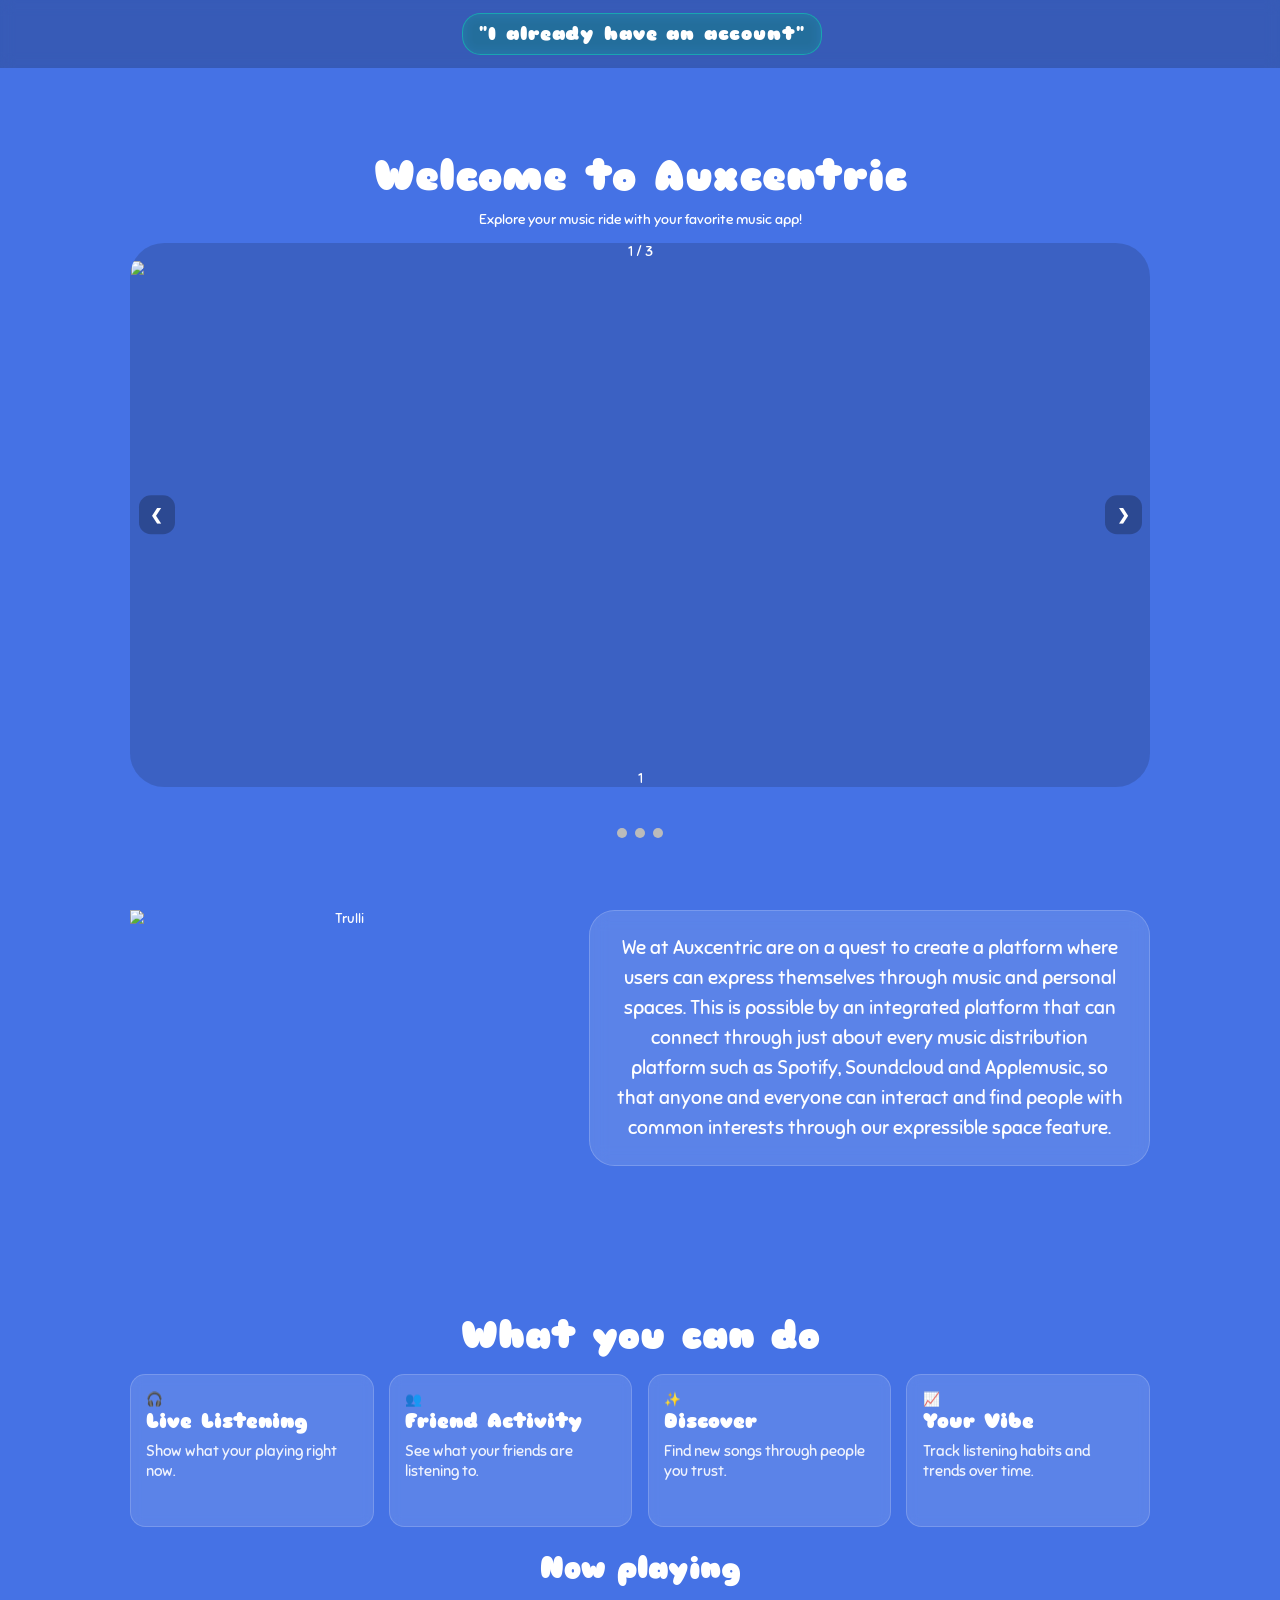
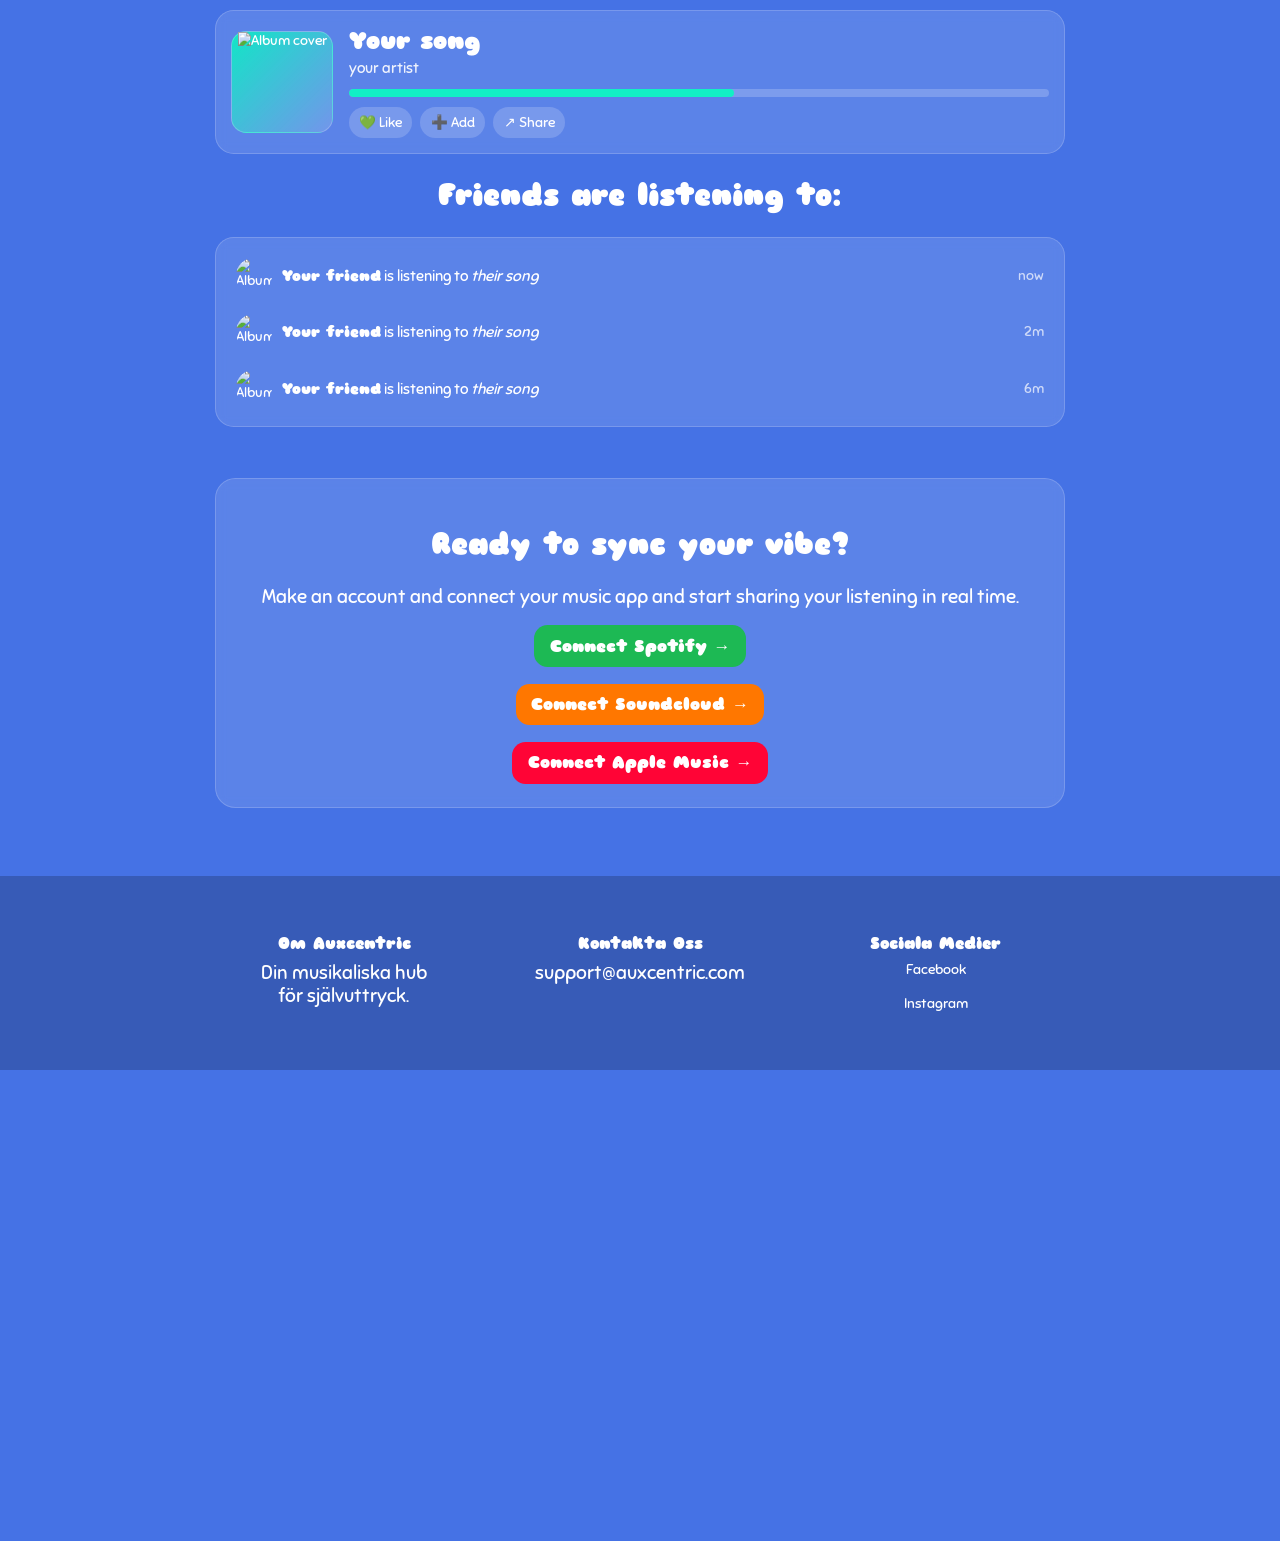
==== index.html @ 37386449 "Add files via upload" ====
<!doctype html>
<html lang="en">
<head>

<link rel="stylesheet" href="mallsidor.css">
<link href="https://fonts.googleapis.com/css2?family=Sniglet:wght@400;800&display=swap" rel="stylesheet">

<meta name="viewport" content="width=device-width, initial-scale=1">

</head>

<body>

<style>

</style>
<div class="topnav" id="index">
  <div class="nav-center">
  <a class="active" href="home.html">"I already have an account"</a>

  </div>

</div>
<br>
<br>
<br>

<h1> Welcome to Auxcentric </h1>

<p2> Explore your music ride with your favorite music app! </p2>
<meta name="viewport" content="width=device-width, initial-scale=1">
<style>

</style>
</head>
<body>

<div class="slideshow-container">

<div class="mySlides fade">
  <div class="numbertext">1 / 3</div>
  <img src="bilder/auxslide1.png" class="rounded">
  <div class="text">1</div>
</div>

<div class="mySlides fade">
  <div class="numbertext">2 / 3</div>
  <img src="bilder/auxslide2.png" style="width:100%" class="rounded">
  <div class="text">2</div>
</div>

<div class="mySlides fade">
  <div class="numbertext">3 / 3</div>
  <img src="bilder/auxslide3.png" style="width:100%" class="rounded">
  <div class="text">3</div>
</div>

<a class="prev" onclick="plusSlides(-1)">❮</a>
<a class="next" onclick="plusSlides(1)">❯</a>

</div>
<br>

<div style="text-align:center">
  <span class="dot" onclick="Slide1"></span> 
  <span class="dot" onclick="Slide2"></span> 
  <span class="dot" onclick="Slide3"></span> 
</div>

<script>
let slideIndex = 1;
showSlides(slideIndex);

function plusSlides(n) {
  showSlides(slideIndex += n);
}

function currentSlide(n) {
  showSlides(slideIndex = n);
}

function showSlides(n) {
  let i;
  let slides = document.getElementsByClassName("mySlides");
  let dots = document.getElementsByClassName("dot");
  if (n > slides.length) {slideIndex = 1}    
  if (n < 1) {slideIndex = slides.length}
  for (i = 0; i < slides.length; i++) {
    slides[i].style.display = "none";  
  }
  for (i = 0; i < dots.length; i++) {
    dots[i].className = dots[i].className.replace(" active", "");
  }
  slides[slideIndex-1].style.display = "block";  
  dots[slideIndex-1].className += " active";
}
</script>

<div class="about-row">

 <img src="bilder/Logo.png" alt="Trulli" width="500" height="333">

  <div class="about-text">
    <p>
		We at Auxcentric are on a quest to create a platform where users can express themselves through music and personal spaces. This is possible by an integrated platform that can connect through just about every music distribution platform such as Spotify, Soundcloud and Applemusic, so that anyone and everyone can interact and find people with common interests through our expressible space feature.
    </p>
  </div>

</div>

<br>	


<div class="Tabsinfo" id="news">
  <h2 class="titleabove">What you can do</h2>

  <div class="gridbox">
    <div class="card">
      <div class="icon">🎧</div>
      <h3>Live Listening</h3>
      <p>Show what your playing right now.</p>
    </div>

    <div class="card">
      <div class="icon">👥</div>
      <h3>Friend Activity</h3>
      <p>See what your friends are listening to.</p>
    </div>

    <div class="card">
      <div class="icon">✨</div>
      <h3>Discover</h3>
      <p>Find new songs through people you trust.</p>
    </div>

    <div class="card">
      <div class="icon">📈</div>
      <h3>Your Vibe</h3>
      <p>Track listening habits and trends over time.</p>
    </div>
  </div>
</div>


<div class="widgetplaying">
  <h2 class="section-title">Now playing</h2>

  <div class="playingnow">
    <div class="album">
	<img src="bilder/anonymousalbum.jpg" alt="Album cover">
	</div>
	
    <div class="np-info">
      <div class="title">Your song</div>
      <div class="np-artist">your artist</div>

      <div class="bar">
        <div class="bar-fill"></div>
      </div>

      <div class="np-actions">
        <button class="pill">💚 Like</button>
        <button class="pill">➕ Add</button>
        <button class="pill">↗ Share</button>
      </div>
    </div>
  </div>
</div>


<div class="widget-wrap">
  <h2 class="section-title">Friends are listening to:</h2>

  <div class="feed">
    <div class="feedthing">
      <div class="avatar">
	  <img src="bilder/anonymousalbum.jpg" alt="Album cover">
	  </div>
      <div class="person1"><b>Your friend</b> is listening to <i>their song</i></div>
      <div class="time">now</div>
    </div>

    <div class="feedthing">
      <div class="avatar">
	  <img src="bilder/anonymousalbum.jpg" alt="Album cover">
	  
	  </div>
      <div class="person1"><b>Your friend</b> is listening to <i>their song</i></div>
      <div class="time">2m</div>
    </div>

    <div class="feedthing">
      <div class="avatar">
	  
	  <img src="bilder/anonymousalbum.jpg" alt="Album cover">
	  
	  </div>
      <div class="person1"><b>Your friend</b> is listening to <i>their song</i></div>
      <div class="time">6m</div>
    </div>
  </div>
</div>

    <div class="cta" id="info">
        <h2>Ready to sync your vibe?</h2>
        <p>Make an account and connect your music app and start sharing your listening in real time.</p>
		<br>
        <a class="cta-btn" href="https://spotify.com" target="_blank" rel="noreferrer">
            Connect Spotify →
        </a>
		<br>
		<br>
		<a class="cta-btn2" href="https://soundcloud.com" target="_blank" rel="noreferrer">
            Connect Soundcloud →
        </a>
		<br>
		<br>

		<a class="cta-btn1" href="https://applemusic.com" target="_blank" rel="noreferrer">
            Connect Apple Music →
        </a>
    </div>
	
<footer class="footer">
    <div class="sidatsida">
        <div class="ikonbox">
            <h3>Om Auxcentric</h3>
            <p>Din musikaliska hub för självuttryck.</p>
        </div>
        <div class="ikonbox">
            <h3>Kontakta Oss</h3>
            <p>support@auxcentric.com</p>
        </div>
        <div class="ikonbox">
            <h3>Sociala Medier</h3>
            <a href="https://www.facebook.com/mohammed.daher.1441?locale=sv_SE">Facebook</a><br>
            <a href="https://www.instagram.com/nenneost/">Instagram</a>
        </div>
    </div>
</footer>
	
</body>
</html>
---- mallsidor.css ----
/* Grundläggande inställningar */
* {
    box-sizing: border-box;
}

html, body {
    overflow-x: hidden;
}

body {
    zoom: 85%;
    margin: 0;
    padding: 100px 0 0 0;
    min-height: 100vh;
    width: 100%;
    text-align: center;
    background-color: #4572e5;
    background-size: 100% auto;
    background-position: center;
    background-repeat: no-repeat;
    background-attachment: scroll;
    font-family: 'Sniglet';
    color: #fff;
    transition: background-color 0.4s ease, color 0.4s ease;
}

/* Typografi */
h1, h2, h3, p {
    transition: color 0.4s ease;
}

h1 {
    font-weight: 501;
    font-size: 48px;
    color: #fff;
    margin: 18px 0 10px;
}

h2 {
    color: #fff;
    font-size: 2.1rem;
}

h3 {
    margin: 0 0 8px;
}

p {
    font-weight: 500;
    font-size: 22px;
    color: #fff;
    margin: 0;
}

.p2 {
    font-weight: 501;
    font-size: 24px;
    margin: 18px 0 10px;
}

ul {
    list-style-type: none; 
    padding: 0;           
    margin: 0;
  }

ul li{
	font-weight: 500;
    font-size: 22px;
    color: #fff;
    margin: 0;
	}

a:link, a:visited {
    color: #fff;
    text-decoration: none;
}

/* Knappar och Navigering */
button {
    padding: 12px 24px;
    font-family: 'Sniglet', sans-serif;
    cursor: pointer;
    border-radius: 8px;
    border: 1px solid #fff;
    background: rgba(255, 255, 255, 0.2);
    color: white;
}

.topnav {
    width: 100%;
    display: flex;
    align-items: center;
    position: fixed;
    top: 0;
    left: 0;
    z-index: 1000;
    background: rgba(0,0,0,0.2);
    backdrop-filter: blur(8px);
    padding: 15px 20px;
}

.nav-left {
    display: flex;
    gap: 8px;
}

.topnav a {
    display: inline-block;
    margin-left: 5px;
    font-size: 22px;
    font-weight: 800;
    letter-spacing: 1px;
    background: rgba(255,255,255,0.12);
    border: 1px solid rgba(255,255,255,0.18);
    backdrop-filter: blur(8px);
    border-radius: 22px;
    padding: 10px 18px;
    transition: 0.3s;
}

.topnav a:hover {
    background: rgba(255,255,255,0.20);
}

.topnav a.active {
    background: rgba(0,255,190,0.20);
    border: 1px solid rgba(0,255,190,0.35);
}

.nav-search {
    position: absolute;
    left: 50%;
    transform: translateX(-50%);
    font-family: 'Sniglet';
}

.nav-search input {
    background: rgba(255,255,255,0.12);
    border: 1px solid rgba(255,255,255,0.18);
    backdrop-filter: blur(8px);
    border-radius: 22px;
    padding: 10px 18px;
    color: white;
    outline: none;
}

.nav-search input::placeholder {
    color: rgba(255, 255, 255, 0.7);
}

.nav-right {
    display: flex;
    align-items: center;
    margin-left: auto;
}

.nav-now-playing {
    display: flex;
    align-items: center;
    gap: 10px;
    background: rgba(255, 255, 255, 0.1);
    border: 1px solid rgba(255, 255, 255, 0.15);
    backdrop-filter: blur(5px);
    padding: 5px 12px;
    border-radius: 15px;
    margin-right: 15px;
    height: 45px;
}

.mini-album {
    width: 30px;
    height: 30px;
    border-radius: 6px;
    overflow: hidden;
    flex-shrink: 0;
}

.mini-album img {
    width: 100%;
    height: 100%;
    object-fit: cover;
}

.mini-info {
    display: flex;
    flex-direction: column;
    justify-content: center;
    width: 100px;
}

.mini-title {
    font-size: 14px;
    font-weight: 800;
    color: #fff;
    white-space: nowrap;
    overflow: hidden;
    text-overflow: ellipsis;
}

.mini-bar {
    height: 4px;
    background: rgba(255, 255, 255, 0.2);
    border-radius: 10px;
    margin-top: 4px;
    overflow: hidden;
}

.mini-bar-fill {
    height: 100%;
    width: 65%;
    background: #00ffbe;
}

.profile-circle {
    width: 50px;
    height: 50px;
    border-radius: 50%;
    overflow: hidden;
    display: flex;
    align-items: center;
    justify-content: center;
    flex-shrink: 0;
    transition: transform 0.2s ease;
}

.profile-circle a {
    display: block !important;
    width: 100% !important;
    height: 100% !important;
    padding: 0 !important;
    margin: 0 !important;
    background: transparent !important;
    border: none !important;
    backdrop-filter: none !important;
    border-radius: 0 !important;
}

.profile-circle img {
    width: 100% !important;
    height: 100% !important;
    object-fit: cover !important;
    display: block !important;
}

.profile-circle:hover {
    transform: scale(1.05);
}

/* Bildspel och Karusell */
.slideshow-container {
    width: 90%;
    max-width: 1200px;
    margin: 18px auto;
    position: relative;
    border-radius: 2.5rem;
    overflow: hidden;
    background: rgba(0,0,0,0.15);
}

.mySlides {
    display: none;
}

.slideshow-container img {
    width: 100%;
    height: 600px;
    object-fit: cover;
    display: block;
}

.prev, .next {
    cursor: pointer;
    position: absolute;
    top: 50%;
    transform: translateY(-50%);
    padding: 12px 14px;
    color: white;
    font-weight: bold;
    font-size: 18px;
    user-select: none;
    border-radius: 14px;
    background: rgba(0,0,0,0.25);
}

.prev { left: 10px; }
.next { right: 10px; }

.prev:hover, .next:hover {
    background: rgba(0,0,0,0.55);
}

.dot {
    cursor: pointer;
    height: 12px;
    width: 12px;
    margin: 10px 3px 0;
    background-color: #bbb;
    border-radius: 50%;
    display: inline-block;
}

.scene {
    width: 400px;
    height: 500px;
    perspective: 1950px;
    margin: 100px auto 110px;
}

.carousel {
    width: 100%;
    height: 100%;
    position: absolute;
    transform-style: preserve-3d;
    animation: spin 15s infinite linear;
}

@keyframes spin {
    from { transform: rotateY(0deg); }
    to { transform: rotateY(360deg); }
}

.carousel__cell {
    position: absolute;
    width: 400px;
    height: 600px;
    left: 10px;
    top: 10px;
    border-radius: 25px;
    overflow: hidden;
    border: 1px solid rgba(255,255,255,0.2);
}

.carousel__cell img {
    width: 100%;
    height: 100%;
    object-fit: cover;
}

.carousel__cell:nth-child(1) { transform: rotateY(0deg) translateZ(350px); }
.carousel__cell:nth-child(2) { transform: rotateY(72deg) translateZ(350px); }
.carousel__cell:nth-child(3) { transform: rotateY(144deg) translateZ(350px); }
.carousel__cell:nth-child(4) { transform: rotateY(216deg) translateZ(350px); }
.carousel__cell:nth-child(5) { transform: rotateY(288deg) translateZ(350px); }

/* Sektionslayouter */
.about-row {
    display: flex;
    align-items: flex-start;
    justify-content: space-between;
    gap: 40px;
    width: 92%;
    max-width: 1200px;
    margin: 80px auto;
}

.about-text {
    flex: 1;
    max-width: 780px;
    text-align: center;
    font-size: 22px;
    font-weight: 700;
    line-height: 1.6;
    background: rgba(255,255,255,0.12);
    border: 1px solid rgba(255,255,255,0.18);
    backdrop-filter: blur(10px);
    border-radius: 30px;
    padding: 26px;
}

.about-image img {
    max-width: 400px;
    width: 100%;
    height: auto;
    border-radius: 20px;
}

.Tabsinfo {
    width: 92%;
    max-width: 1200px;
    margin: 0 auto;
}

.titleabove {
    font-size: 44px;
    margin: 40px 0 18px;
    font-weight: 800;
}

.gridbox {
    display: grid;
    grid-template-columns: repeat(4, 1fr);
    gap: 18px;
}

.gridboxlistening {
    display: grid;
    grid-template-columns: repeat(5, 1fr);
}

.card, .listeningcards, .flisteningcards {
    background: rgba(255,255,255,0.12);
    border: 1px solid rgba(255,255,255,0.18);
    backdrop-filter: blur(6px);
    border-radius: 18px;
    padding: 18px;
    text-align: left;
    display: flex;
    flex-direction: column;
    justify-content: flex-start;
}

.card { min-height: 180px; }
.listeningcards {
	margin-bottom: 18px;
	height: 220px;
	width: 220px;
	}
.flisteningcards {
	margin-bottom: 18px;
	height: 320px;
	width: 220px;
	
	}

.card h3 { font-size: 24px; font-weight: 800; }
.listeningcards h3, .flisteningcards h3 { font-size: 18px; font-weight: 800; }

.card p, .listeningcards p, .flisteningcards p, .flisteningcards p2 {
    font-size: 18px;
    font-weight: 400;
    color: rgba(255,255,255,0.9);
    line-height: 1.35;
}

.flisteningcards p2 { margin-top: auto; }

/* Musik-spelare och Feed */
.widgetplaying {
    width: 92%;
    max-width: 1000px;
    margin: 0 auto;
}

.playingnow {
    display: flex;
    align-items: center;
    gap: 18px;
    padding: 18px;
    border-radius: 22px;
    background: rgba(255,255,255,0.12);
    border: 1px solid rgba(255,255,255,0.18);
    backdrop-filter: blur(6px);
}

.album {
    width: 120px;
    height: 120px;
    border-radius: 18px;
    background: linear-gradient(135deg, rgba(0,255,190,0.8), rgba(255,255,255,0.15));
    border: 1px solid rgba(255,255,255,0.2);
    flex: 0 0 auto;
}

.album img {
    width: 100%;
    height: 100%;
    object-fit: cover;
}

.np-info {
    flex: 1;
    text-align: left;
}

.title {
    font-size: 28px;
    font-weight: 800;
}

.np-artist {
    font-size: 18px;
    opacity: 0.9;
    margin-top: 2px;
}

.bar {
    margin-top: 14px;
    height: 10px;
    background: rgba(255,255,255,0.20);
    border-radius: 999px;
    overflow: hidden;
}

.bar-fill {
    height: 100%;
    width: 55%;
    background: rgba(0,255,190,0.85);
    border-radius: 999px;
}

.np-actions {
    margin-top: 12px;
    display: flex;
    gap: 10px;
    flex-wrap: wrap;
}

.pill {
    border: none;
    cursor: pointer;
    background: rgba(255,255,255,0.18);
    color: #fff;
    font-family: 'Sniglet', cursive;
    font-size: 16px;
    padding: 8px 12px;
    border-radius: 999px;
    transition: 0.2s;
}

.pill:hover {
    background: rgba(255, 255, 255, 0.3);
    transform: scale(1.05);
}

.feed {
    width: 92%;
    max-width: 1000px;
    margin: 10px auto 0;
    padding: 12px;
    border-radius: 22px;
    background: rgba(255,255,255,0.12);
    border: 1px solid rgba(255,255,255,0.18);
    backdrop-filter: blur(6px);
}

.feedthing {
    display: flex;
    align-items: center;
    gap: 12px;
    padding: 12px;
    border-radius: 16px;
    text-align: left;
}

.feedthing:hover {
    background: rgba(255,255,255,0.08);
}

.avatar {
    width: 42px;
    height: 42px;
    border-radius: 50%;
    overflow: hidden;
    flex: 0 0 42px;
}

.avatar img {
    width: 100%;
    height: 100%;
    object-fit: cover;
}

.person1 {
    flex: 1;
    font-size: 18px;
}

.time {
    color: rgba(255,255,255,0.7);
    font-size: 16px;
}

.cta {
    width: 92%;
    max-width: 1000px;
    margin: 60px auto 80px;
    padding: 28px 18px;
    border-radius: 24px;
    background: rgba(255,255,255,0.12);
    border: 1px solid rgba(255,255,255,0.18);
    backdrop-filter: blur(6px);
}

.cta-btn, .cta-btn1, .cta-btn2 {
    display: inline-block;
    text-decoration: none;
    font-weight: 800;
    font-size: 20px;
    padding: 12px 18px;
    border-radius: 16px;
}

.cta-btn { color: #1DB954; background: #1DB954; }
.cta-btn1 { color: #ff0436; background: #ff0436; }
.cta-btn2 { color: #ff7700; background: #ff7700; }

/* Footer och Vänner */
.footer {
    background: rgba(0,0,0,0.2);
    padding: 4% 0;
    color: white;
}

.sidatsida {
    display: flex;
    flex-wrap: wrap;
    justify-content: center;
    gap: 7rem;
    max-width: 100%;
    padding: 0 1rem;
}

.ikonbox {
    display: flex;
    flex-direction: column;
    align-items: center;
    text-align: center;
    margin: 0.5rem;
    flex: 1 1 180px;
    max-width: 220px;
}

.friend-circle {
    margin-bottom: 15px;
    display: flex;
    flex-direction: column;
    align-items: flex-start;
}

.friend-avatar {
    width: 100px;
    height: 100px;
    border-radius: 50%;
    object-fit: cover;
    box-shadow: 0 8px 24px rgba(0,0,0,0.5);
    transition: transform 0.2s ease;
}

/* Teman och Media Queries */
.asap-theme {
    background-color: #F5F5F5 !important;
    color: #000000;
}

.asap-theme h1, 
.asap-theme h2, 
.asap-theme h3, 
.asap-theme p {
    color: #000000 !important;
}

.asap-theme a:link, a:visited {
    color: #fff;
    text-decoration: none;
}

.asap-theme ul li {
	color: #000000;
	font-weight: 500;
    font-size: 22px;
    margin: 0;
	}

.asap-theme .about-text {
    background: rgba(0, 0, 0, 0.05);
    border: 1px solid rgba(0, 0, 0, 0.1);
    color: #000000;
}

#index.topnav { justify-content: center; }
#index .nav-center { position: static; transform: none; }

@media (max-width: 740px) {
    body { zoom: 100%; padding-top: 80px; } 

    .nav-search { display: none; }
    .topnav { padding: 10px; justify-content: space-between; }
    .nav-right { margin-left: 0; }
    .mini-info { display: none; }
    .nav-now-playing { margin-right: 5px; padding: 5px; }

	.theme-picker {
		display: flex !important; 
		flex-wrap: wrap;         
		justify-content: center;
		gap: 10px;
		padding: 0 20px;         
		max-width: 100%;        
	}

	.scene{ 
		width: 220px; 
		height: 300px; 
		perspective: 800px; 
		margin: 40px auto 60px; 
	}
	
	.flisteningcards {
	margin-bottom: 18px;
	height: 80vw;
	width: 90%;
	}
	
	ul li{
	font-weight: 500;
    font-size: 22px;
    color: #fff;
    margin: 0;
	}
	
	.asap-theme ul li{
    color: #000000 !important;
	font-size: 18px;

	}

	.carousel__cell { 
        width: 200px; 
        height: 300px; 
    }
	.carousel__cell:nth-child(1) { transform: rotateY(0deg) translateZ(180px); }
    .carousel__cell:nth-child(2) { transform: rotateY(72deg) translateZ(180px); }
    .carousel__cell:nth-child(3) { transform: rotateY(144deg) translateZ(180px); }
    .carousel__cell:nth-child(4) { transform: rotateY(216deg) translateZ(180px); }
    .carousel__cell:nth-child(5) { transform: rotateY(288deg) translateZ(180px); }

    .gridboxlistening { 
        grid-template-columns: 1fr 1fr;
        gap: 10px; 
        justify-items: center;
    }
    .listeningcards { width: 160px; height: auto; padding: 10px; }
    .listeningcards h3 { font-size: 16px; }
    
    .playingnow { flex-direction: column; text-align: center; }
    .np-info { text-align: center; }
    .np-actions { justify-content: center; }

    .sidatsida { gap: 2rem; flex-direction: column; align-items: center; }
    
    img[src*="Skugga.png"] { width: 95% !important; height: auto !important; }
}
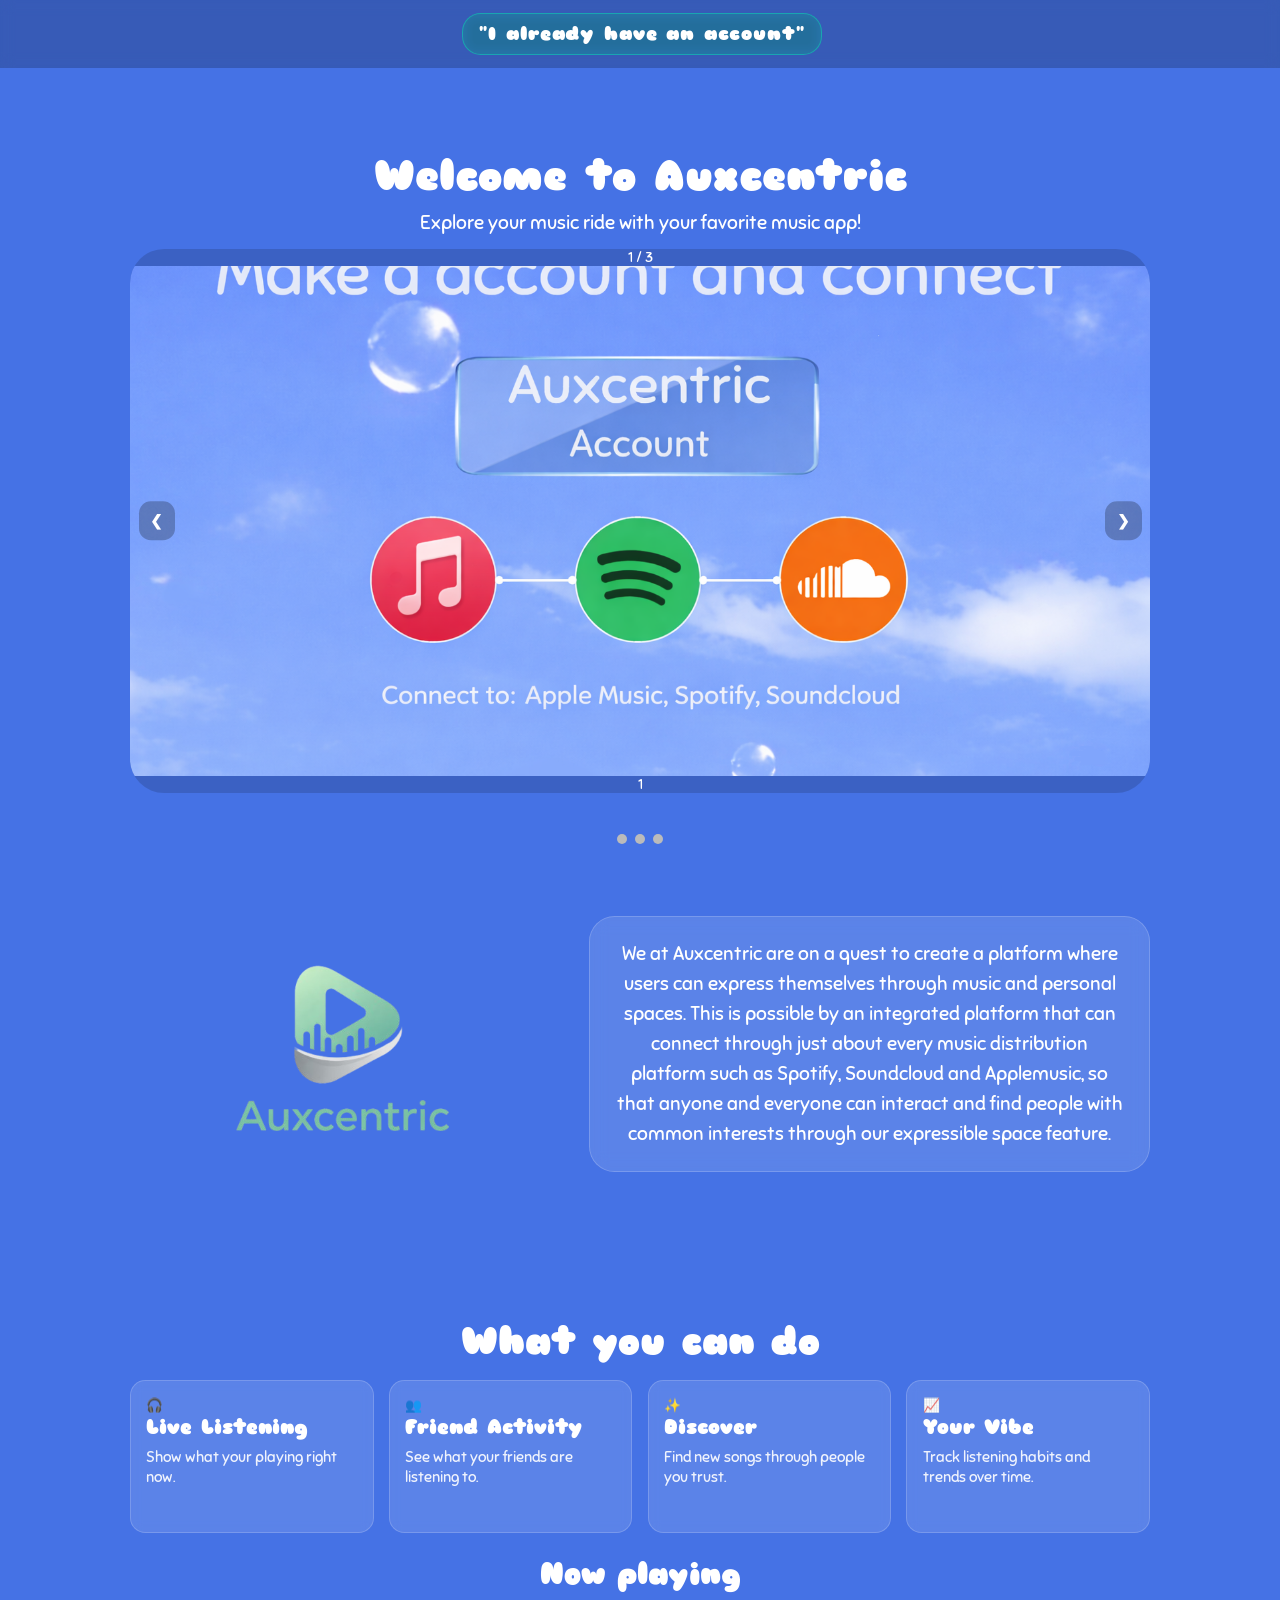
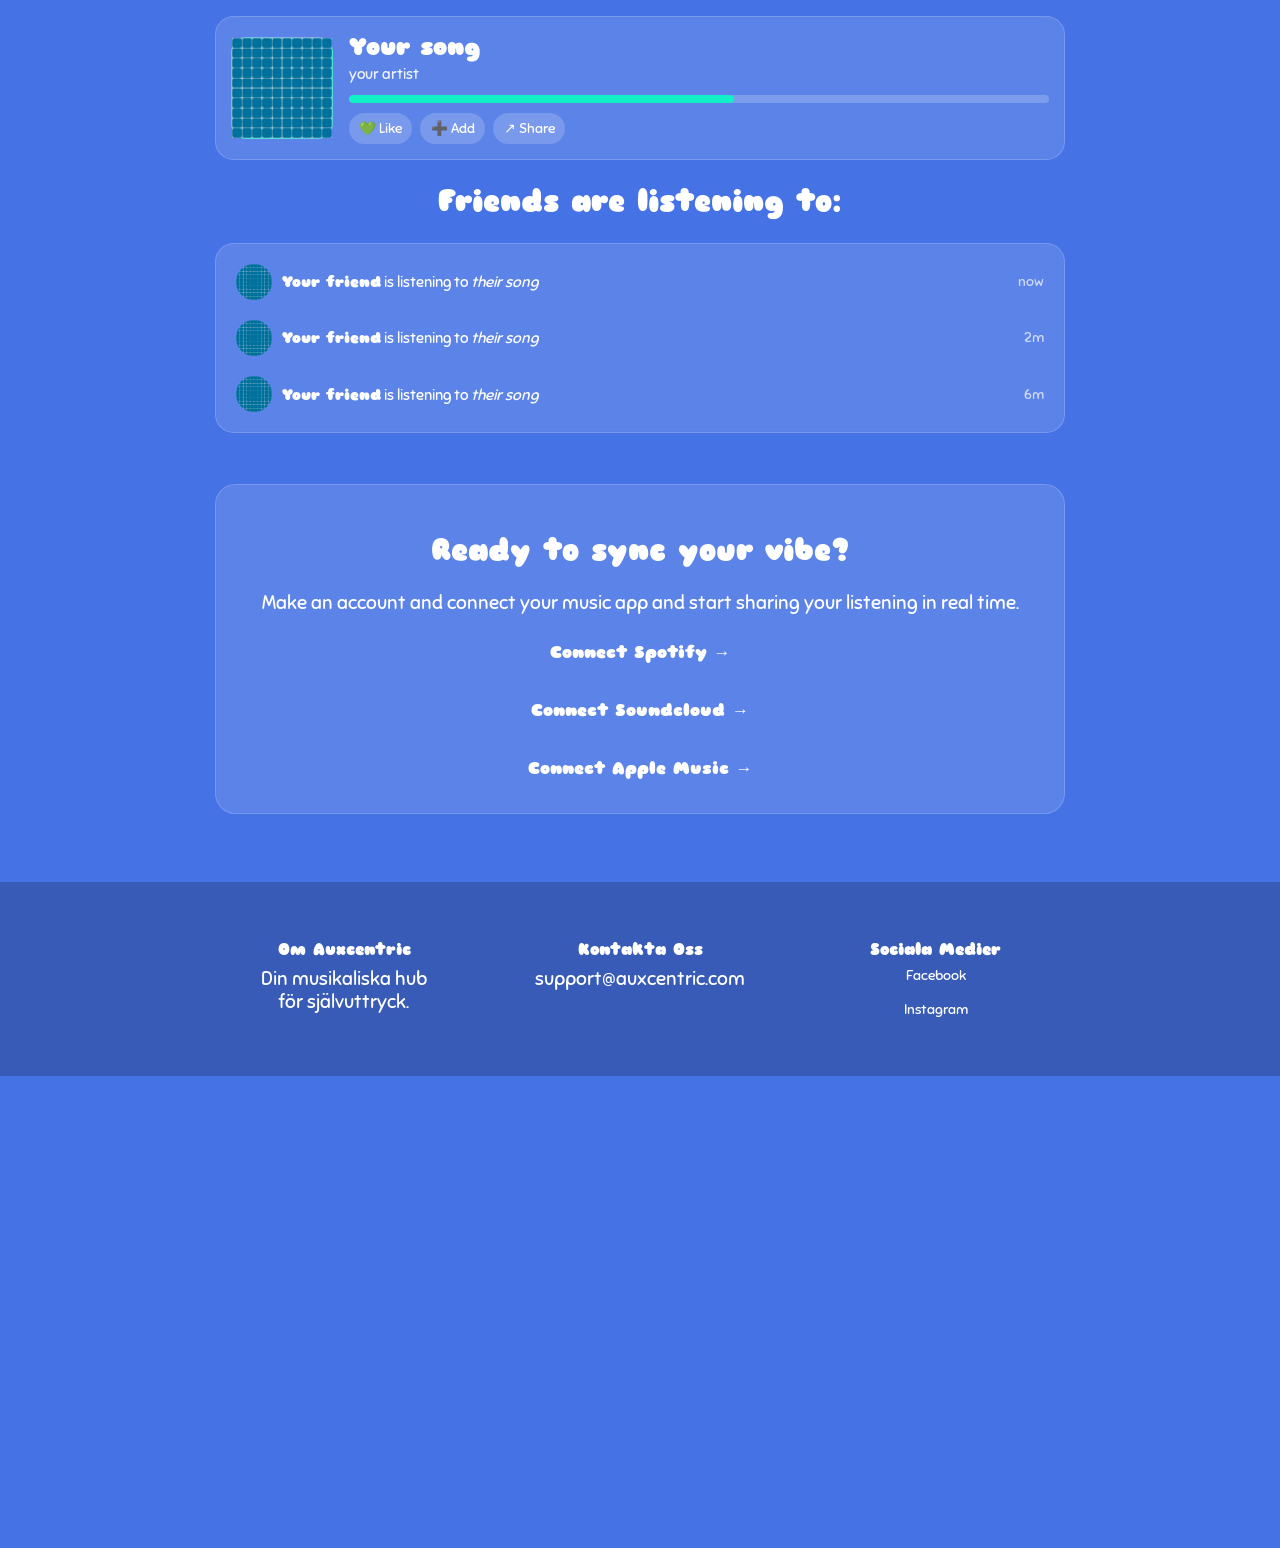
==== commit 9f9495bc: "Update index.html" ====
--- a/index.html
+++ b/index.html
@@ -1,243 +1,197 @@
 <!doctype html>
 <html lang="en">
 <head>
-
-<link rel="stylesheet" href="mallsidor.css">
-<link href="https://fonts.googleapis.com/css2?family=Sniglet:wght@400;800&display=swap" rel="stylesheet">
-
-<meta name="viewport" content="width=device-width, initial-scale=1">
+    <meta charset="UTF-8">
+    <meta name="viewport" content="width=device-width, initial-scale=1">
+    <title>Auxcentric - Explore Your Music Ride</title>
+    
+    <link rel="stylesheet" href="mallsidor.css">
+    <link href="https://fonts.googleapis.com/css2?family=Sniglet:wght@400;800&display=swap" rel="stylesheet">
 
 </head>
 
 <body>
 
-<style>
-
-</style>
-<div class="topnav" id="index">
-  <div class="nav-center">
-  <a class="active" href="home.html">"I already have an account"</a>
-
-  </div>
-
-</div>
-<br>
-<br>
-<br>
-
-<h1> Welcome to Auxcentric </h1>
-
-<p2> Explore your music ride with your favorite music app! </p2>
-<meta name="viewport" content="width=device-width, initial-scale=1">
-<style>
-
-</style>
-</head>
-<body>
-
-<div class="slideshow-container">
-
-<div class="mySlides fade">
-  <div class="numbertext">1 / 3</div>
-  <img src="bilder/auxslide1.png" class="rounded">
-  <div class="text">1</div>
-</div>
-
-<div class="mySlides fade">
-  <div class="numbertext">2 / 3</div>
-  <img src="bilder/auxslide2.png" style="width:100%" class="rounded">
-  <div class="text">2</div>
-</div>
-
-<div class="mySlides fade">
-  <div class="numbertext">3 / 3</div>
-  <img src="bilder/auxslide3.png" style="width:100%" class="rounded">
-  <div class="text">3</div>
-</div>
-
-<a class="prev" onclick="plusSlides(-1)">❮</a>
-<a class="next" onclick="plusSlides(1)">❯</a>
-
-</div>
-<br>
-
-<div style="text-align:center">
-  <span class="dot" onclick="Slide1"></span> 
-  <span class="dot" onclick="Slide2"></span> 
-  <span class="dot" onclick="Slide3"></span> 
-</div>
-
-<script>
-let slideIndex = 1;
-showSlides(slideIndex);
-
-function plusSlides(n) {
-  showSlides(slideIndex += n);
-}
-
-function currentSlide(n) {
-  showSlides(slideIndex = n);
-}
-
-function showSlides(n) {
-  let i;
-  let slides = document.getElementsByClassName("mySlides");
-  let dots = document.getElementsByClassName("dot");
-  if (n > slides.length) {slideIndex = 1}    
-  if (n < 1) {slideIndex = slides.length}
-  for (i = 0; i < slides.length; i++) {
-    slides[i].style.display = "none";  
-  }
-  for (i = 0; i < dots.length; i++) {
-    dots[i].className = dots[i].className.replace(" active", "");
-  }
-  slides[slideIndex-1].style.display = "block";  
-  dots[slideIndex-1].className += " active";
-}
-</script>
-
-<div class="about-row">
-
- <img src="bilder/Logo.png" alt="Trulli" width="500" height="333">
-
-  <div class="about-text">
-    <p>
-		We at Auxcentric are on a quest to create a platform where users can express themselves through music and personal spaces. This is possible by an integrated platform that can connect through just about every music distribution platform such as Spotify, Soundcloud and Applemusic, so that anyone and everyone can interact and find people with common interests through our expressible space feature.
-    </p>
-  </div>
-
-</div>
-
-<br>	
-
-
-<div class="Tabsinfo" id="news">
-  <h2 class="titleabove">What you can do</h2>
-
-  <div class="gridbox">
-    <div class="card">
-      <div class="icon">🎧</div>
-      <h3>Live Listening</h3>
-      <p>Show what your playing right now.</p>
+    <div class="topnav" id="index">
+        <div class="nav-center">
+            <a class="active" href="home.html">"I already have an account"</a>
+        </div>
     </div>
 
-    <div class="card">
-      <div class="icon">👥</div>
-      <h3>Friend Activity</h3>
-      <p>See what your friends are listening to.</p>
+    <br><br><br>
+
+    <h1> Welcome to Auxcentric </h1>
+
+    <p> Explore your music ride with your favorite music app! </p>
+
+    <div class="slideshow-container">
+
+        <div class="mySlides fade">
+            <div class="numbertext">1 / 3</div>
+            <img src="bilder/auxslide1.png" class="rounded" alt="Auxcentric Slide 1">
+            <div class="text">1</div>
+        </div>
+
+        <div class="mySlides fade">
+            <div class="numbertext">2 / 3</div>
+            <img src="bilder/auxslide2.png" style="width:100%" class="rounded" alt="Auxcentric Slide 2">
+            <div class="text">2</div>
+        </div>
+
+        <div class="mySlides fade">
+            <div class="numbertext">3 / 3</div>
+            <img src="bilder/auxslide3.png" style="width:100%" class="rounded" alt="Auxcentric Slide 3">
+            <div class="text">3</div>
+        </div>
+
+        <a class="prev" onclick="plusSlides(-1)">❮</a>
+        <a class="next" onclick="plusSlides(1)">❯</a>
+
     </div>
 
-    <div class="card">
-      <div class="icon">✨</div>
-      <h3>Discover</h3>
-      <p>Find new songs through people you trust.</p>
+    <br>
+
+    <div style="text-align:center">
+        <span class="dot" onclick="currentSlide(1)"></span> 
+        <span class="dot" onclick="currentSlide(2)"></span> 
+        <span class="dot" onclick="currentSlide(3)"></span> 
     </div>
 
-    <div class="card">
-      <div class="icon">📈</div>
-      <h3>Your Vibe</h3>
-      <p>Track listening habits and trends over time.</p>
-    </div>
-  </div>
-</div>
-
-
-<div class="widgetplaying">
-  <h2 class="section-title">Now playing</h2>
-
-  <div class="playingnow">
-    <div class="album">
-	<img src="bilder/anonymousalbum.jpg" alt="Album cover">
-	</div>
-	
-    <div class="np-info">
-      <div class="title">Your song</div>
-      <div class="np-artist">your artist</div>
-
-      <div class="bar">
-        <div class="bar-fill"></div>
-      </div>
-
-      <div class="np-actions">
-        <button class="pill">💚 Like</button>
-        <button class="pill">➕ Add</button>
-        <button class="pill">↗ Share</button>
-      </div>
-    </div>
-  </div>
-</div>
-
-
-<div class="widget-wrap">
-  <h2 class="section-title">Friends are listening to:</h2>
-
-  <div class="feed">
-    <div class="feedthing">
-      <div class="avatar">
-	  <img src="bilder/anonymousalbum.jpg" alt="Album cover">
-	  </div>
-      <div class="person1"><b>Your friend</b> is listening to <i>their song</i></div>
-      <div class="time">now</div>
+    <div class="about-row">
+        <img src="bilder/Logo.png" alt="Auxcentric Logo" width="500" height="333">
+        <div class="about-text">
+            <p>
+                We at Auxcentric are on a quest to create a platform where users can express themselves through music and personal spaces. This is possible by an integrated platform that can connect through just about every music distribution platform such as Spotify, Soundcloud and Applemusic, so that anyone and everyone can interact and find people with common interests through our expressible space feature.
+            </p>
+        </div>
     </div>
 
-    <div class="feedthing">
-      <div class="avatar">
-	  <img src="bilder/anonymousalbum.jpg" alt="Album cover">
-	  
-	  </div>
-      <div class="person1"><b>Your friend</b> is listening to <i>their song</i></div>
-      <div class="time">2m</div>
+    <br>    
+
+    <div class="Tabsinfo" id="news">
+        <h2 class="titleabove">What you can do</h2>
+        <div class="gridbox">
+            <div class="card">
+                <div class="icon">🎧</div>
+                <h3>Live Listening</h3>
+                <p>Show what your playing right now.</p>
+            </div>
+            <div class="card">
+                <div class="icon">👥</div>
+                <h3>Friend Activity</h3>
+                <p>See what your friends are listening to.</p>
+            </div>
+            <div class="card">
+                <div class="icon">✨</div>
+                <h3>Discover</h3>
+                <p>Find new songs through people you trust.</p>
+            </div>
+            <div class="card">
+                <div class="icon">📈</div>
+                <h3>Your Vibe</h3>
+                <p>Track listening habits and trends over time.</p>
+            </div>
+        </div>
     </div>
 
-    <div class="feedthing">
-      <div class="avatar">
-	  
-	  <img src="bilder/anonymousalbum.jpg" alt="Album cover">
-	  
-	  </div>
-      <div class="person1"><b>Your friend</b> is listening to <i>their song</i></div>
-      <div class="time">6m</div>
+    <div class="widgetplaying">
+        <h2 class="section-title">Now playing</h2>
+        <div class="playingnow">
+            <div class="album">
+                <img src="bilder/anonymousalbum.jpg" alt="Album cover">
+            </div>
+            <div class="np-info">
+                <div class="title">Your song</div>
+                <div class="np-artist">your artist</div>
+                <div class="bar">
+                    <div class="bar-fill"></div>
+                </div>
+                <div class="np-actions">
+                    <button class="pill">💚 Like</button>
+                    <button class="pill">➕ Add</button>
+                    <button class="pill">↗ Share</button>
+                </div>
+            </div>
+        </div>
     </div>
-  </div>
-</div>
+
+    <div class="widget-wrap">
+        <h2 class="section-title">Friends are listening to:</h2>
+        <div class="feed">
+            <div class="feedthing">
+                <div class="avatar"><img src="bilder/anonymousalbum.jpg" alt="Friend profile"></div>
+                <div class="person1"><b>Your friend</b> is listening to <i>their song</i></div>
+                <div class="time">now</div>
+            </div>
+            <div class="feedthing">
+                <div class="avatar"><img src="bilder/anonymousalbum.jpg" alt="Friend profile"></div>
+                <div class="person1"><b>Your friend</b> is listening to <i>their song</i></div>
+                <div class="time">2m</div>
+            </div>
+            <div class="feedthing">
+                <div class="avatar"><img src="bilder/anonymousalbum.jpg" alt="Friend profile"></div>
+                <div class="person1"><b>Your friend</b> is listening to <i>their song</i></div>
+                <div class="time">6m</div>
+            </div>
+        </div>
+    </div>
 
     <div class="cta" id="info">
         <h2>Ready to sync your vibe?</h2>
         <p>Make an account and connect your music app and start sharing your listening in real time.</p>
-		<br>
-        <a class="cta-btn" href="https://spotify.com" target="_blank" rel="noreferrer">
-            Connect Spotify →
-        </a>
-		<br>
-		<br>
-		<a class="cta-btn2" href="https://soundcloud.com" target="_blank" rel="noreferrer">
-            Connect Soundcloud →
-        </a>
-		<br>
-		<br>
+        <br>
+        <a class="cta-btn" href="https://spotify.com" target="_blank" rel="noreferrer">Connect Spotify →</a>
+        <br><br>
+        <a class="cta-btn2" href="https://soundcloud.com" target="_blank" rel="noreferrer">Connect Soundcloud →</a>
+        <br><br>
+        <a class="cta-btn1" href="https://applemusic.com" target="_blank" rel="noreferrer">Connect Apple Music →</a>
+    </div>
+    
+    <footer class="footer">
+        <div class="sidatsida">
+            <div class="ikonbox">
+                <h3>Om Auxcentric</h3>
+                <p>Din musikaliska hub för självuttryck.</p>
+            </div>
+            <div class="ikonbox">
+                <h3>Kontakta Oss</h3>
+                <p>support@auxcentric.com</p>
+            </div>
+            <div class="ikonbox">
+                <h3>Sociala Medier</h3>
+                <a href="https://www.facebook.com/">Facebook</a><br>
+                <a href="https://www.instagram.com/">Instagram</a>
+            </div>
+        </div>
+    </footer>
 
-		<a class="cta-btn1" href="https://applemusic.com" target="_blank" rel="noreferrer">
-            Connect Apple Music →
-        </a>
-    </div>
-	
-<footer class="footer">
-    <div class="sidatsida">
-        <div class="ikonbox">
-            <h3>Om Auxcentric</h3>
-            <p>Din musikaliska hub för självuttryck.</p>
-        </div>
-        <div class="ikonbox">
-            <h3>Kontakta Oss</h3>
-            <p>support@auxcentric.com</p>
-        </div>
-        <div class="ikonbox">
-            <h3>Sociala Medier</h3>
-            <a href="https://www.facebook.com/mohammed.daher.1441?locale=sv_SE">Facebook</a><br>
-            <a href="https://www.instagram.com/nenneost/">Instagram</a>
-        </div>
-    </div>
-</footer>
-	
+    <script>
+        let slideIndex = 1;
+        showSlides(slideIndex);
+
+        function plusSlides(n) {
+            showSlides(slideIndex += n);
+        }
+
+        function currentSlide(n) {
+            showSlides(slideIndex = n);
+        }
+
+        function showSlides(n) {
+            let i;
+            let slides = document.getElementsByClassName("mySlides");
+            let dots = document.getElementsByClassName("dot");
+            if (n > slides.length) {slideIndex = 1}    
+            if (n < 1) {slideIndex = slides.length}
+            for (i = 0; i < slides.length; i++) {
+                slides[i].style.display = "none";  
+            }
+            for (i = 0; i < dots.length; i++) {
+                dots[i].className = dots[i].className.replace(" active", "");
+            }
+            slides[slideIndex-1].style.display = "block";  
+            dots[slideIndex-1].className += " active";
+        }
+    </script>
 </body>
-</html>			+</html>
--- a/mallsidor.css
+++ b/mallsidor.css
@@ -56,6 +56,10 @@
     font-weight: 501;
     font-size: 24px;
     margin: 18px 0 10px;
+}
+
+.pnere {
+ margin-top: auto;
 }
 
 ul {
@@ -591,9 +595,9 @@
     border-radius: 16px;
 }
 
-.cta-btn { color: #1DB954; background: #1DB954; }
-.cta-btn1 { color: #ff0436; background: #ff0436; }
-.cta-btn2 { color: #ff7700; background: #ff7700; }
+.cta-btn { color: #1DB954; }
+.cta-btn1 { color: #ff0436; }
+.cta-btn2 { color: #ff7700; }
 
 /* Footer och Vänner */
 .footer {
@@ -672,7 +676,7 @@
 #index .nav-center { position: static; transform: none; }
 
 @media (max-width: 740px) {
-    body { zoom: 100%; padding-top: 80px; } 
+    body { padding-top: 80px; } 
 
     .nav-search { display: none; }
     .topnav { padding: 10px; justify-content: space-between; }
